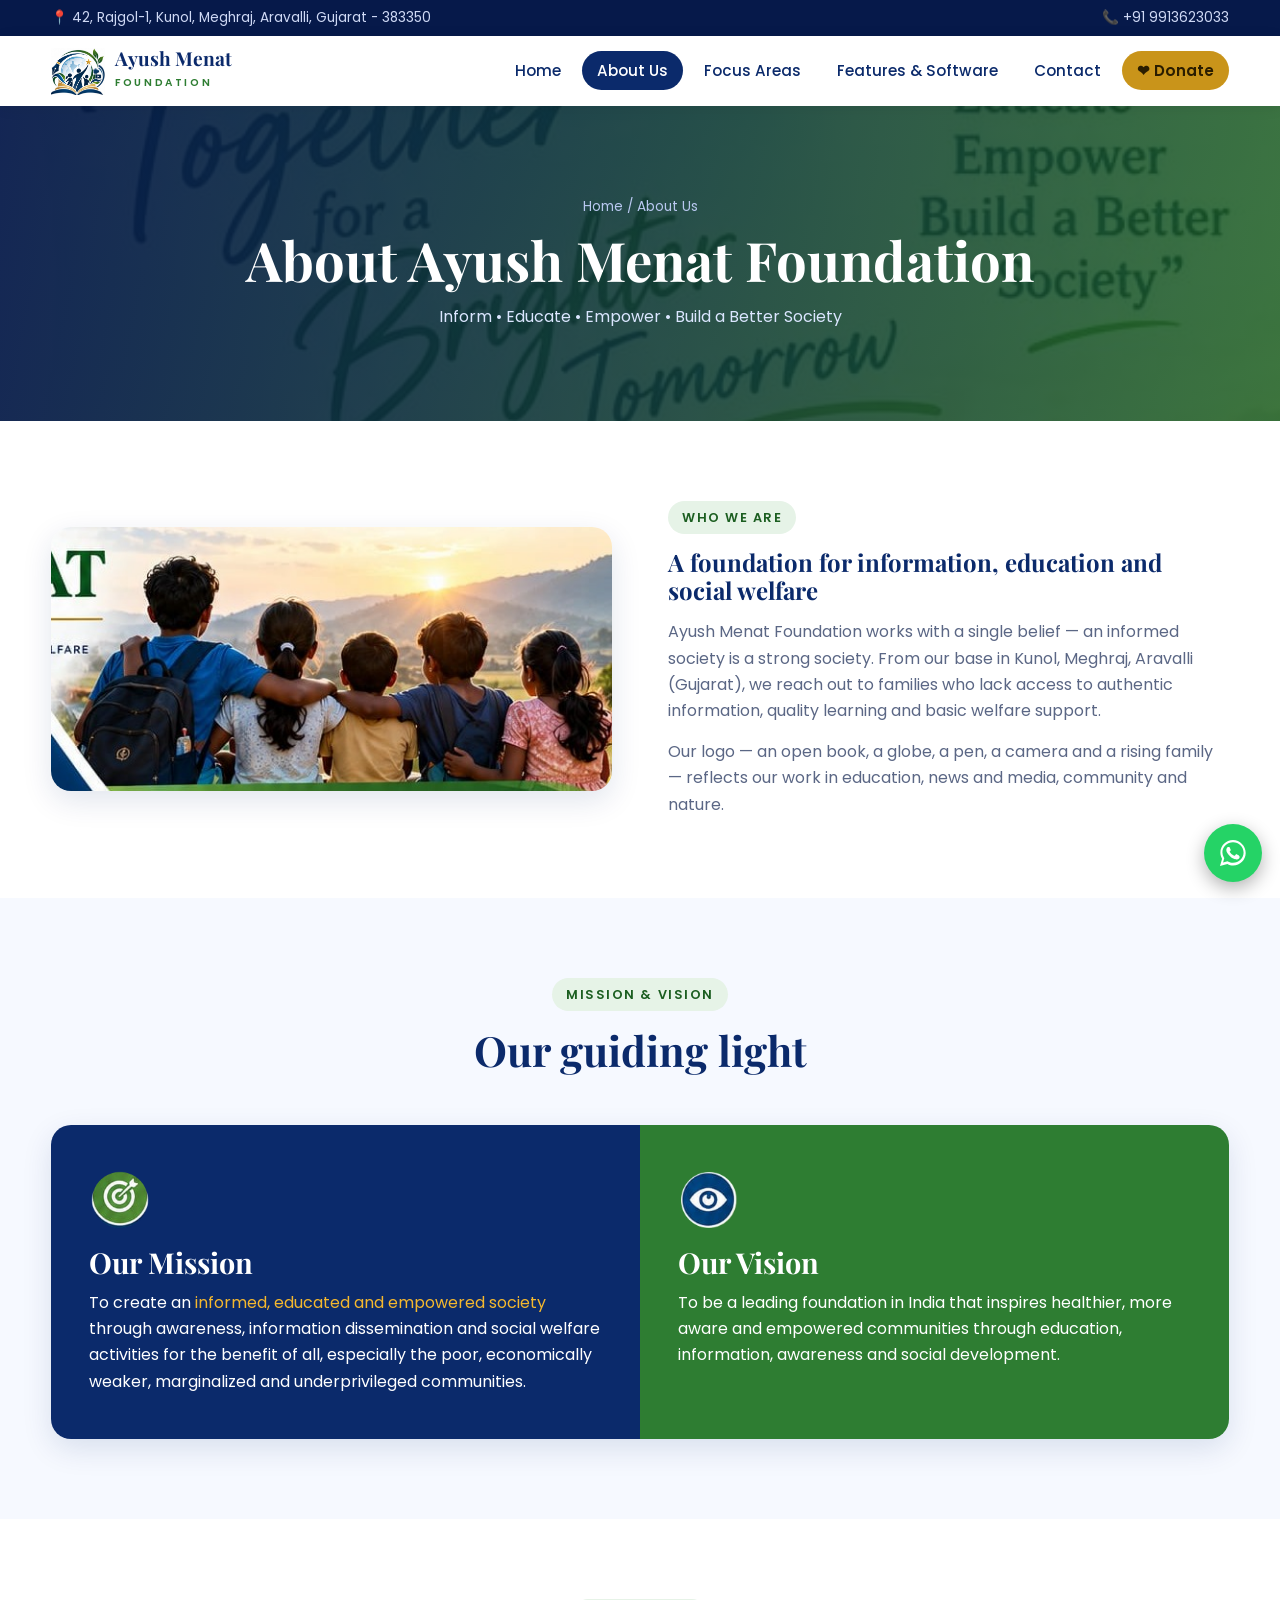
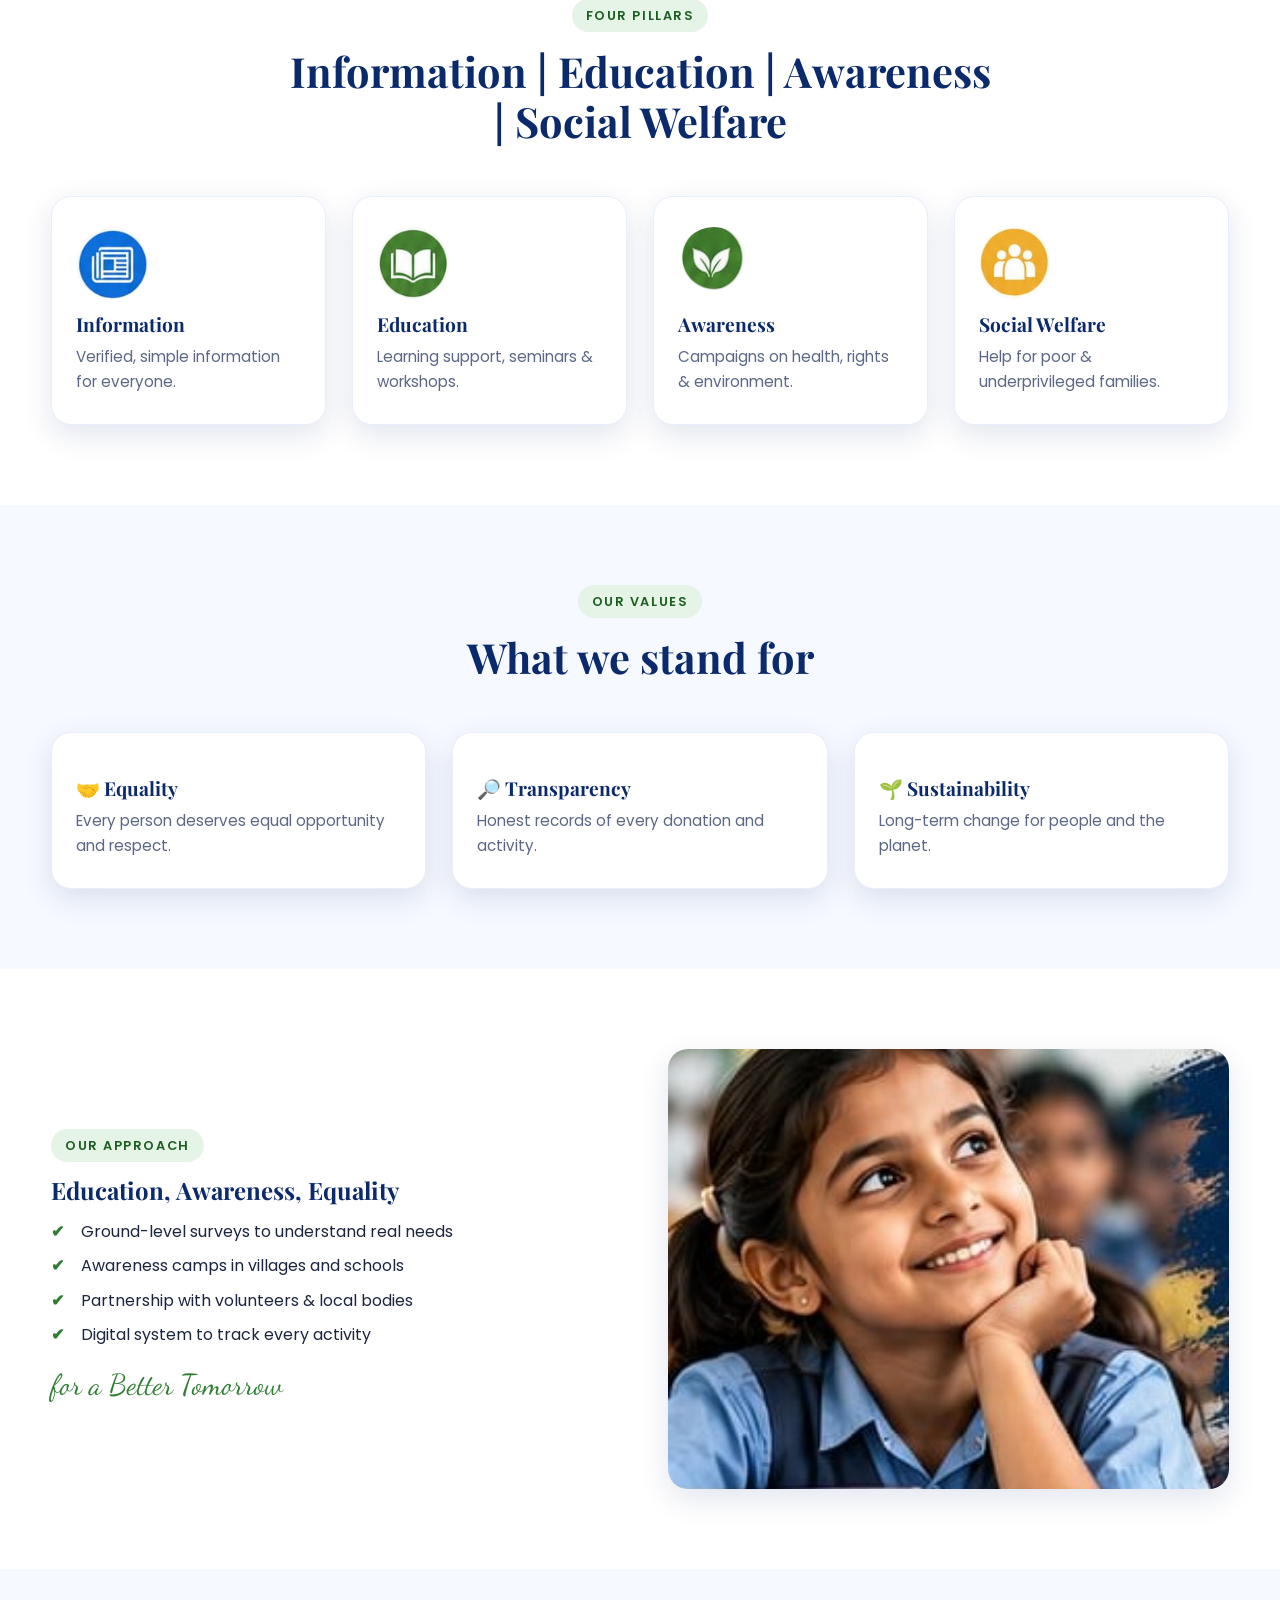
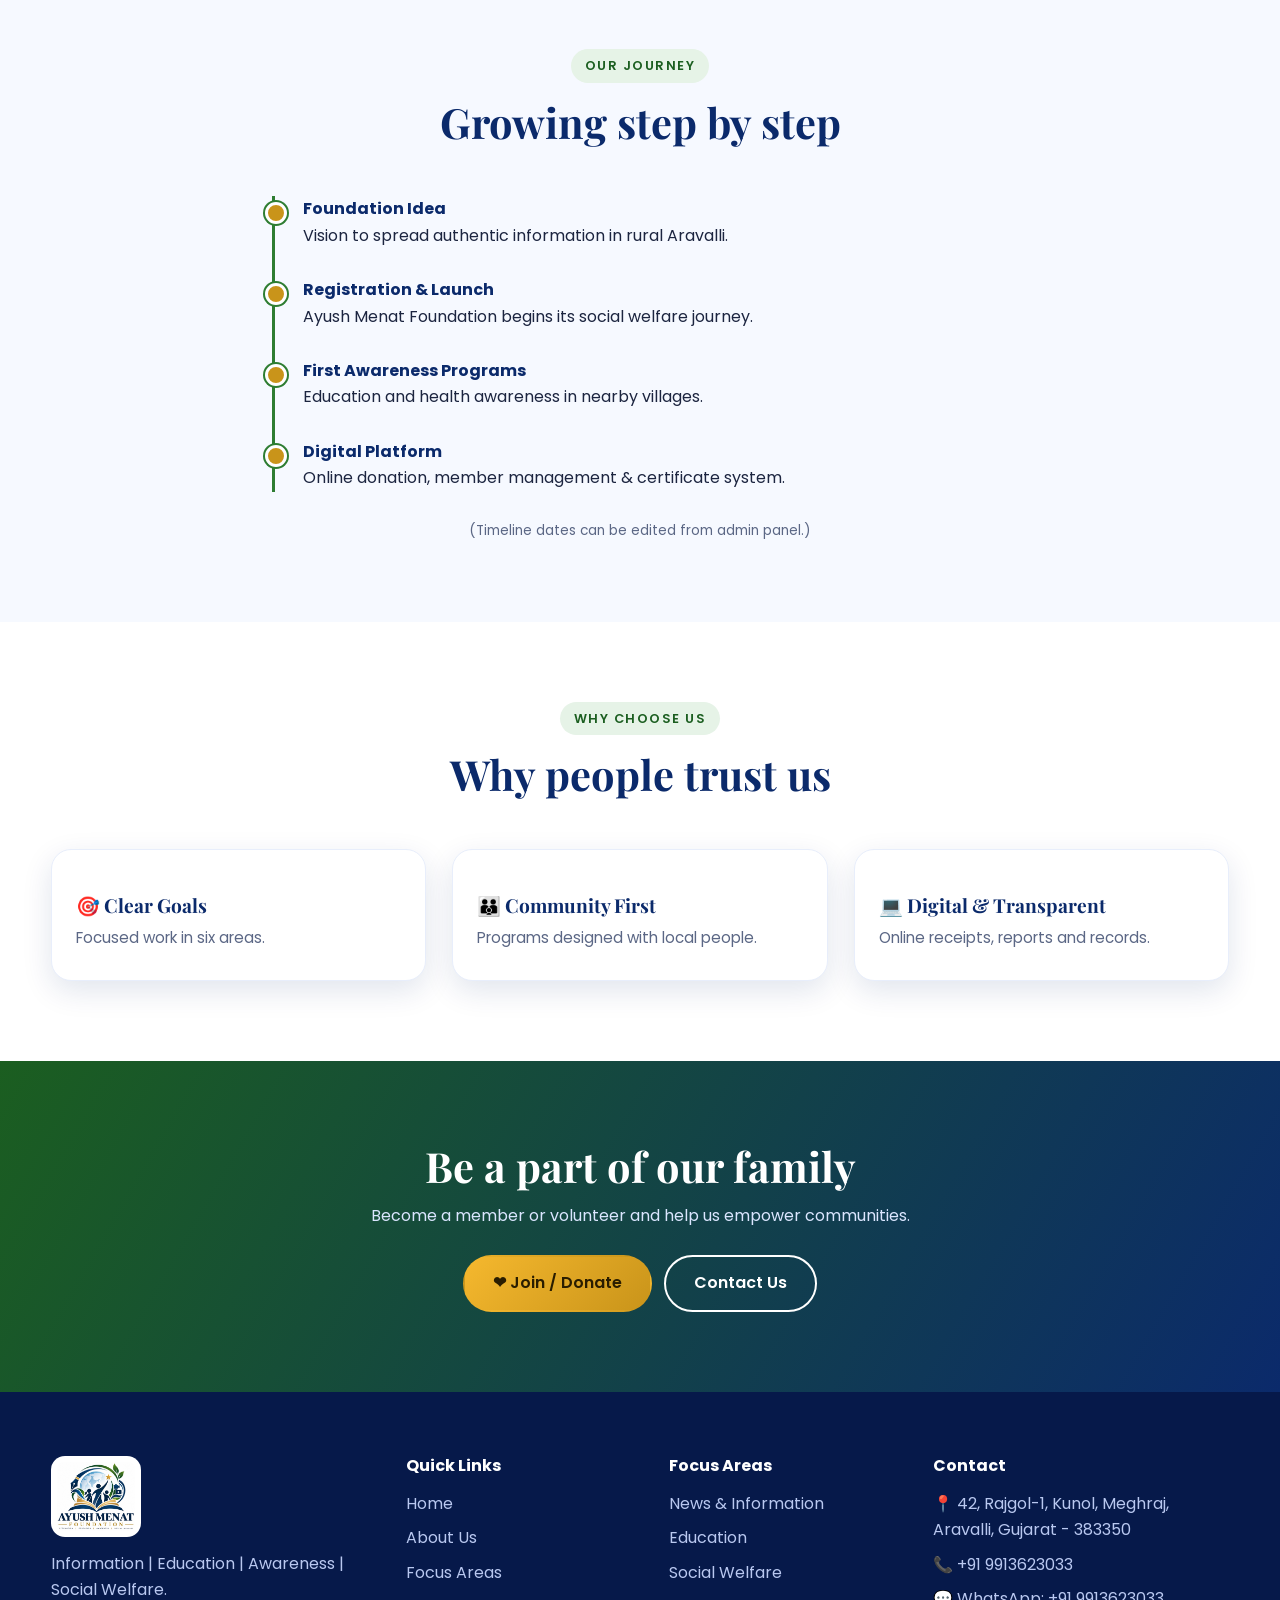
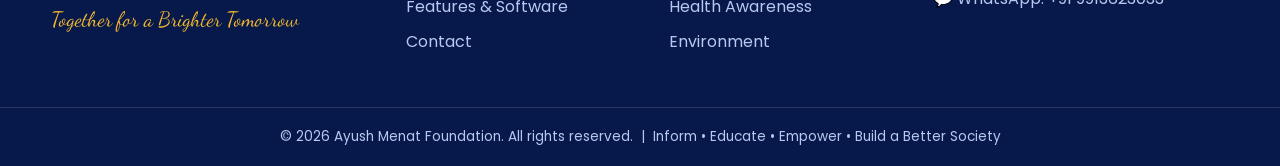
==== about.html @ 02cf8214 "update" ====
<!DOCTYPE html><html lang="en"><head><meta charset="utf-8"><meta name="viewport" content="width=device-width,initial-scale=1">
<title>About Us | Ayush Menat Foundation</title><meta name="description" content="About Ayush Menat Foundation"><link rel="icon" href="img/emblem.png">
<link href="https://fonts.googleapis.com/css2?family=Dancing+Script:wght@600&family=Mukta:wght@400;600&family=Playfair+Display:wght@600;700&family=Poppins:wght@400;500;600&display=swap" rel="stylesheet">
<link rel="stylesheet" href="css/style.css"></head><body>
<div class="top"><div class="wrap"><span>📍 42, Rajgol-1, Kunol, Meghraj, Aravalli, Gujarat - 383350</span><span><a href="tel:+919913623033">📞 +91 9913623033</a></span></div></div>
<header><div class="wrap nav"><a class="brand" href="index.html"><img src="img/emblem.png" alt="Ayush Menat Foundation logo"><span><b>Ayush Menat</b><small>FOUNDATION</small></span></a>
<button class="burger" aria-label="Menu">☰</button><ul class="menu"><li><a href="index.html" class="">Home</a></li><li><a href="about.html" class="on">About Us</a></li><li><a href="programs.html" class="">Focus Areas</a></li><li><a href="features.html" class="">Features & Software</a></li><li><a href="contact.html" class="">Contact</a></li><li><a class="don" href="features.html#donate">❤ Donate</a></li></ul></div></header><section class="phero"><div class="wrap"><div class="crumb"><a href="index.html">Home</a> / About Us</div><h1>About Ayush Menat Foundation</h1><p>Inform • Educate • Empower • Build a Better Society</p></div></section>
<section><div class="wrap split"><div class="sp-img rv"><img src="img/kids.jpg" alt="Children looking at sunrise"></div><div class="rv"><span class="tag">Who We Are</span><h2>A foundation for information, education and social welfare</h2><p style="color:var(--mut);margin:14px 0">Ayush Menat Foundation works with a single belief — an informed society is a strong society. From our base in Kunol, Meghraj, Aravalli (Gujarat), we reach out to families who lack access to authentic information, quality learning and basic welfare support.</p><p style="color:var(--mut)">Our logo — an open book, a globe, a pen, a camera and a rising family — reflects our work in education, news and media, community and nature.</p></div></div></section>
<section class="alt"><div class="wrap"><div class="sh rv"><span class="tag">Mission & Vision</span><h2>Our guiding light</h2><p></p></div><div class="mv rv"><div class="m"><img src="img/ic-mission.png" alt=""><h3>Our Mission</h3><p>To create an <em>informed, educated and empowered society</em> through awareness, information dissemination and social welfare activities for the benefit of all, especially the poor, economically weaker, marginalized and underprivileged communities.</p></div><div class="v"><img src="img/ic-vision.png" alt=""><h3>Our Vision</h3><p>To be a leading foundation in India that inspires healthier, more aware and empowered communities through education, information, awareness and social development.</p></div></div></div></section>
<section><div class="wrap"><div class="sh rv"><span class="tag">Four Pillars</span><h2>Information | Education | Awareness | Social Welfare</h2><p></p></div><div class="grid g4">
<div class="card rv"><img class="ic" src="img/ic-news.png" alt=""><h3>Information</h3><p>Verified, simple information for everyone.</p></div><div class="card rv"><img class="ic" src="img/ic-education.png" alt=""><h3>Education</h3><p>Learning support, seminars & workshops.</p></div><div class="card rv"><img class="ic" src="img/ic-aware.png" alt=""><h3>Awareness</h3><p>Campaigns on health, rights & environment.</p></div><div class="card rv"><img class="ic" src="img/ic-social.png" alt=""><h3>Social Welfare</h3><p>Help for poor & underprivileged families.</p></div></div></div></section>
<section class="alt"><div class="wrap"><div class="sh rv"><span class="tag">Our Values</span><h2>What we stand for</h2><p></p></div><div class="grid g3">
<div class="card rv"><h3>🤝 Equality</h3><p>Every person deserves equal opportunity and respect.</p></div><div class="card rv"><h3>🔎 Transparency</h3><p>Honest records of every donation and activity.</p></div><div class="card rv"><h3>🌱 Sustainability</h3><p>Long-term change for people and the planet.</p></div></div></div></section>
<section><div class="wrap split rev"><div class="sp-img rv"><img src="img/girl.jpg" alt="Girl with books" style="max-height:440px"></div><div class="rv"><span class="tag">Our Approach</span><h2>Education, Awareness, Equality</h2><ul class="ticks"><li>Ground-level surveys to understand real needs</li><li>Awareness camps in villages and schools</li><li>Partnership with volunteers & local bodies</li><li>Digital system to track every activity</li></ul><p class="script" style="font-size:1.8rem">for a Better Tomorrow</p></div></div></section>
<section class="alt"><div class="wrap" style="max-width:760px"><div class="sh rv"><span class="tag">Our Journey</span><h2>Growing step by step</h2><p></p></div><div class="tl rv"><div><b>Foundation Idea</b><p>Vision to spread authentic information in rural Aravalli.</p></div><div><b>Registration & Launch</b><p>Ayush Menat Foundation begins its social welfare journey.</p></div><div><b>First Awareness Programs</b><p>Education and health awareness in nearby villages.</p></div><div><b>Digital Platform</b><p>Online donation, member management & certificate system.</p></div></div><p style="text-align:center;color:var(--mut);font-size:.85rem">(Timeline dates can be edited from admin panel.)</p></div></section>
<section><div class="wrap"><div class="sh rv"><span class="tag">Why Choose Us</span><h2>Why people trust us</h2><p></p></div><div class="grid g3"><div class="card rv"><h3>🎯 Clear Goals</h3><p>Focused work in six areas.</p></div><div class="card rv"><h3>👪 Community First</h3><p>Programs designed with local people.</p></div><div class="card rv"><h3>💻 Digital & Transparent</h3><p>Online receipts, reports and records.</p></div></div></div></section>
<section class="cta"><div class="wrap rv"><h2>Be a part of our family</h2><p>Become a member or volunteer and help us empower communities.</p><a class="btn btn-p" href="features.html#member">❤ Join / Donate</a> &nbsp; <a class="btn btn-o" href="contact.html">Contact Us</a></div></section>
<footer><div class="wrap fg"><div><img src="img/logo-full.png" alt="logo"><p>Information | Education | Awareness | Social Welfare.<br><span class="script" style="color:#f5b82e;font-size:1.3rem">Together for a Brighter Tomorrow</span></p></div>
<div><h4>Quick Links</h4><ul><li><a href="index.html">Home</a></li><li><a href="about.html">About Us</a></li><li><a href="programs.html">Focus Areas</a></li><li><a href="features.html">Features & Software</a></li><li><a href="contact.html">Contact</a></li></ul></div>
<div><h4>Focus Areas</h4><ul><li>News & Information</li><li>Education</li><li>Social Welfare</li><li>Health Awareness</li><li>Environment</li></ul></div>
<div><h4>Contact</h4><ul><li>📍 42, Rajgol-1, Kunol, Meghraj, Aravalli, Gujarat - 383350</li><li>📞 <a href="tel:+919913623033">+91 9913623033</a></li><li>💬 WhatsApp: +91 9913623033</li></ul></div></div>
<div class="copy">© 2026 Ayush Menat Foundation. All rights reserved. &nbsp;|&nbsp; Inform • Educate • Empower • Build a Better Society</div></footer>
<a class="wa" href="https://wa.me/919913623033?text=Hello%20Ayush%20Menat%20Foundation" target="_blank" aria-label="WhatsApp"><svg viewBox="0 0 32 32"><path d="M16 3C9 3 3.4 8.6 3.4 15.5c0 2.3.6 4.4 1.7 6.300L3 29l7.400-2c1.800 1 3.800 1.500 5.800 1.500 6.900 0 12.500-5.600 12.500-12.500S23 3 16 3zm0 22.800c-1.800 0-3.600-.5-5.100-1.400l-.4-.2-4.400 1.200 1.200-4.300-.3-.4a10.200 10.200 0 0 1-1.600-5.500C5.400 9.800 10.200 5.200 16 5.200s10.600 4.700 10.600 10.400S21.800 25.800 16 25.800zm5.700-7.600c-.3-.2-1.900-.9-2.200-1s-.5-.2-.7.200-.8 1-1 1.200-.4.200-.7.100a8.600 8.600 0 0 1-4.300-3.800c-.3-.6.300-.6.900-1.700.1-.2 0-.4 0-.5l-1-2.300c-.2-.6-.5-.5-.7-.5h-.6c-.2 0-.6.100-.9.400s-1.200 1.200-1.200 2.800 1.200 3.300 1.400 3.500c.2.200 2.300 3.600 5.600 5 2.100.9 2.900 1 3.900.8.600-.1 1.900-.8 2.200-1.500s.3-1.400.2-1.500-.3-.2-.6-.4z"/></svg></a>
<script src="js/app.js"></script></body></html>
---- css/style.css ----
:root{--navy:#0b2a6b;--navy2:#06194a;--green:#2e7d32;--green2:#1b5e20;--gold:#c9941a;--gold2:#f5b82e;--bg:#f6f9ff;--ink:#1c2540;--mut:#5b6785;--r:20px;--sh:0 10px 30px rgba(11,42,107,.12)}
*{box-sizing:border-box;margin:0;padding:0}html{scroll-behavior:smooth}
body{font-family:'Poppins','Mukta',sans-serif;color:var(--ink);background:#fff;line-height:1.65;overflow-x:hidden}
img{max-width:100%;display:block}a{text-decoration:none;color:inherit}
h1,h2,h3,h4{font-family:'Playfair Display','Mukta',serif;color:var(--navy);line-height:1.2}
.wrap{width:min(1180px,92%);margin:auto}
section{padding:80px 0}.alt{background:var(--bg)}
.tag{display:inline-block;background:#e6f3e7;color:var(--green2);font-weight:600;font-size:.8rem;letter-spacing:.12em;text-transform:uppercase;padding:6px 14px;border-radius:99px;margin-bottom:14px}
.sh{text-align:center;max-width:720px;margin:0 auto 50px}.sh h2{font-size:clamp(1.8rem,4vw,2.6rem);margin-bottom:12px}.sh p{color:var(--mut)}
.script{font-family:'Dancing Script',cursive;color:var(--green)}
.btn{display:inline-flex;align-items:center;gap:8px;padding:13px 28px;border-radius:99px;font-weight:600;border:2px solid transparent;cursor:pointer;font-family:inherit;font-size:1rem;transition:.25s}
.btn-p{background:linear-gradient(135deg,var(--gold2),var(--gold));color:#2a1d00}.btn-p:hover{transform:translateY(-3px);box-shadow:0 10px 22px rgba(201,148,26,.4)}
.btn-g{background:var(--green);color:#fff}.btn-g:hover{background:var(--green2);transform:translateY(-3px)}
.btn-o{border-color:#fff;color:#fff}.btn-o:hover{background:#fff;color:var(--navy)}
.btn-n{background:var(--navy);color:#fff}.btn-n:hover{background:var(--navy2);transform:translateY(-3px)}
/* top bar + nav */
.top{background:var(--navy2);color:#cfd9f5;font-size:.85rem;padding:7px 0}.top .wrap{display:flex;justify-content:space-between;flex-wrap:wrap;gap:6px}.top a:hover{color:var(--gold2)}
header{position:sticky;top:0;z-index:50;background:rgba(255,255,255,.96);backdrop-filter:blur(8px);box-shadow:0 2px 14px rgba(0,0,0,.07)}
.nav{display:flex;align-items:center;justify-content:space-between;padding:8px 0}
.brand{display:flex;align-items:center;gap:10px}.brand img{width:54px;height:54px;object-fit:contain}
.brand b{display:block;font-family:'Playfair Display',serif;color:var(--navy);font-size:1.2rem;line-height:1}.brand small{color:var(--green);font-size:.65rem;letter-spacing:.25em;font-weight:600}
.menu{display:flex;gap:6px;align-items:center;list-style:none}.menu a{padding:9px 15px;border-radius:99px;font-weight:500;font-size:.95rem;color:var(--navy)}
.menu a:hover,.menu a.on{background:var(--navy);color:#fff}.menu .don{background:var(--gold);color:#2a1d00;font-weight:600}.menu .don:hover{background:var(--gold2);color:#2a1d00}
.burger{display:none;background:none;border:0;font-size:1.9rem;color:var(--navy);cursor:pointer}
/* hero */
.hero{position:relative;min-height:88vh;display:flex;align-items:center;color:#fff;background:linear-gradient(100deg,rgba(6,25,74,.92) 0%,rgba(6,25,74,.7) 50%,rgba(6,25,74,.2) 100%),url(../img/kids.jpg) center/cover;padding:80px 0}
.hero h1{color:#fff;font-size:clamp(2.2rem,6vw,4.2rem);margin:10px 0 18px}.hero h1 span{color:var(--gold2)}
.hero p{max-width:560px;font-size:1.1rem;color:#dbe6ff;margin-bottom:28px}.hero .btns{display:flex;gap:14px;flex-wrap:wrap}
.hero .tag{background:rgba(255,255,255,.15);color:#fff}
.phero{background:linear-gradient(100deg,rgba(6,25,74,.94),rgba(27,94,32,.85)),url(../img/sky.jpg) center/cover;color:#fff;padding:90px 0;text-align:center}
.phero h1{color:#fff;font-size:clamp(2rem,5vw,3.4rem)}.phero p{max-width:640px;margin:12px auto 0;color:#dbe6ff}
.crumb{font-size:.85rem;color:#b9c8f0;margin-bottom:8px}.crumb a:hover{color:var(--gold2)}
/* stats */
.strip{background:linear-gradient(90deg,var(--navy),var(--green2));color:#fff;padding:36px 0}
.stats{display:grid;grid-template-columns:repeat(4,1fr);gap:20px;text-align:center}.stats b{font-size:2.2rem;font-family:'Playfair Display',serif;color:var(--gold2);display:block}.stats span{font-size:.9rem;color:#dbe6ff}
.grid{display:grid;gap:26px}.g2{grid-template-columns:repeat(2,1fr)}.g3{grid-template-columns:repeat(3,1fr)}.g4{grid-template-columns:repeat(4,1fr)}
.split{display:grid;grid-template-columns:1fr 1fr;gap:56px;align-items:center}.split.rev .sp-img{order:2}
.sp-img img{border-radius:var(--r);box-shadow:var(--sh);width:100%;object-fit:cover}
.card{background:#fff;border-radius:var(--r);padding:30px 24px;box-shadow:var(--sh);transition:.3s;border:1px solid #e8eefb}.card:hover{transform:translateY(-8px)}
.card h3{font-size:1.2rem;margin:14px 0 8px}.card p{color:var(--mut);font-size:.95rem}
.card .ic{width:72px;height:72px;border-radius:50%;object-fit:cover}
.ticks{list-style:none;margin:14px 0}.ticks li{padding-left:30px;position:relative;margin:8px 0}.ticks li:before{content:"✔";position:absolute;left:0;color:var(--green);font-weight:700}
.mv{display:grid;grid-template-columns:1fr 1fr;gap:0;border-radius:var(--r);overflow:hidden;box-shadow:var(--sh)}
.mv>div{padding:44px 38px;color:#fff}.mv .m{background:var(--navy)}.mv .v{background:var(--green)}.mv h3{color:#fff;font-size:1.8rem;margin:14px 0 10px}.mv img{width:62px;height:62px}.mv em{color:var(--gold2);font-style:normal}
.quote{background:linear-gradient(rgba(6,25,74,.9),rgba(6,25,74,.9)),url(../img/girl.jpg) left center/cover;color:#fff}
.quote h2{color:var(--gold2);font-family:'Dancing Script',cursive;font-size:clamp(2rem,5vw,3.4rem)}
.mini{display:flex;gap:14px;align-items:center;background:rgba(255,255,255,.1);padding:14px 18px;border-radius:14px;margin-bottom:12px}.mini img{width:46px;height:46px;border-radius:50%}.mini b{display:block}.mini span{font-size:.9rem;color:#cfd9f5}
.feat{display:flex;gap:16px;align-items:flex-start}.feat .n{flex:0 0 46px;height:46px;border-radius:12px;background:linear-gradient(135deg,var(--navy),var(--green));color:#fff;display:grid;place-items:center;font-size:1.4rem}
.feat h4{font-size:1.05rem;font-family:'Poppins',sans-serif;font-weight:600}.feat p{color:var(--mut);font-size:.9rem}
.amts{display:flex;gap:10px;flex-wrap:wrap;margin:14px 0}.amts button{padding:10px 22px;border-radius:99px;border:2px solid var(--navy);background:#fff;color:var(--navy);font-weight:600;cursor:pointer;font-family:inherit}.amts button.on,.amts button:hover{background:var(--navy);color:#fff}
.cta{background:linear-gradient(120deg,var(--green2),var(--navy));color:#fff;text-align:center}.cta h2{color:#fff;font-size:clamp(1.8rem,4vw,2.6rem);margin-bottom:12px}.cta p{color:#dbe6ff;max-width:620px;margin:0 auto 26px}
.steps{counter-reset:s}.step{position:relative;text-align:center;padding:10px}.step:before{counter-increment:s;content:counter(s);display:grid;place-items:center;width:58px;height:58px;margin:0 auto 14px;border-radius:50%;background:var(--gold);color:#2a1d00;font-weight:700;font-size:1.3rem}
.tl{border-left:3px solid var(--green);margin-left:12px;padding-left:28px}.tl div{position:relative;margin-bottom:28px}.tl div:before{content:"";position:absolute;left:-38px;top:6px;width:16px;height:16px;border-radius:50%;background:var(--gold);border:3px solid #fff;box-shadow:0 0 0 2px var(--green)}.tl b{color:var(--navy)}
details{background:#fff;border:1px solid #dfe8fb;border-radius:14px;padding:16px 20px;margin-bottom:12px}summary{font-weight:600;color:var(--navy);cursor:pointer}details p{margin-top:10px;color:var(--mut)}
/* forms */
.box{background:#fff;border-radius:var(--r);padding:32px;box-shadow:var(--sh);border:1px solid #e8eefb}
label{font-size:.85rem;font-weight:600;color:var(--navy);display:block;margin:12px 0 4px}
input,select,textarea{width:100%;padding:12px 14px;border:1.5px solid #cdd8f1;border-radius:12px;font-family:inherit;font-size:.95rem;background:#fff}input:focus,select:focus,textarea:focus{outline:0;border-color:var(--green)}
.row2{display:grid;grid-template-columns:1fr 1fr;gap:14px}
.msg{margin-top:14px;padding:12px 16px;border-radius:12px;background:#e6f3e7;color:var(--green2);font-weight:500;display:none}
.tabs{display:flex;gap:8px;flex-wrap:wrap;margin-bottom:22px}.tabs button{padding:10px 20px;border-radius:99px;border:0;background:#e8eefb;color:var(--navy);font-weight:600;cursor:pointer;font-family:inherit}.tabs button.on{background:var(--navy);color:#fff}
.pane{display:none}.pane.on{display:block}
table{width:100%;border-collapse:collapse;font-size:.9rem}th,td{padding:10px 12px;text-align:left;border-bottom:1px solid #e3eafa}th{background:var(--navy);color:#fff}.tw{overflow-x:auto;border-radius:12px;border:1px solid #e3eafa}
.kpi{display:grid;grid-template-columns:repeat(4,1fr);gap:14px;margin-bottom:20px}.kpi div{background:var(--bg);border-radius:14px;padding:16px;text-align:center}.kpi b{font-size:1.6rem;color:var(--green);display:block}
canvas#cert{width:100%;height:auto;border-radius:12px;border:1px solid #dfe8fb;background:#fff}
.cinfo{display:grid;gap:18px}.cinfo .card{display:flex;gap:16px;align-items:center;padding:20px}.cinfo .card .ic{flex:0 0 60px;width:60px;height:60px}
iframe{width:100%;height:100%;min-height:340px;border:0;border-radius:var(--r);box-shadow:var(--sh)}
footer{background:var(--navy2);color:#b9c8f0;padding:64px 0 0}footer h4{color:#fff;font-family:'Poppins',sans-serif;margin-bottom:16px}footer a:hover{color:var(--gold2)}footer li{list-style:none;margin:8px 0}
.fg{display:grid;grid-template-columns:1.4fr 1fr 1fr 1.3fr;gap:36px}.fg img{width:90px;background:#fff;border-radius:14px;padding:6px;margin-bottom:14px}
.copy{border-top:1px solid rgba(255,255,255,.12);margin-top:44px;padding:18px 0;text-align:center;font-size:.85rem}
.wa{position:fixed;right:18px;bottom:18px;z-index:60;width:58px;height:58px;border-radius:50%;background:#25d366;display:grid;place-items:center;box-shadow:0 6px 18px rgba(0,0,0,.3);animation:pulse 2s infinite}.wa svg{width:32px;fill:#fff}
@keyframes pulse{0%{box-shadow:0 0 0 0 rgba(37,211,102,.6)}70%{box-shadow:0 0 0 16px rgba(37,211,102,0)}100%{box-shadow:0 0 0 0 rgba(37,211,102,0)}}
.rv{opacity:0;transform:translateY(34px);transition:.8s}.rv.in{opacity:1;transform:none}
@media(max-width:980px){.g3,.g4{grid-template-columns:repeat(2,1fr)}.fg{grid-template-columns:1fr 1fr}.stats{grid-template-columns:repeat(2,1fr)}.kpi{grid-template-columns:repeat(2,1fr)}}
@media(max-width:820px){.burger{display:block}.menu{position:absolute;top:100%;left:0;right:0;background:#fff;flex-direction:column;padding:14px;display:none;box-shadow:0 14px 20px rgba(0,0,0,.1)}.menu.open{display:flex}.menu a{display:block}
.split,.mv,.g2{grid-template-columns:1fr}.split{gap:30px}.split.rev .sp-img{order:0}section{padding:56px 0}.top .wrap{justify-content:center;text-align:center}}
@media(max-width:560px){.g3,.g4,.fg,.row2{grid-template-columns:1fr}.hero{min-height:80vh}.mv>div{padding:30px 22px}.box{padding:22px 16px}}
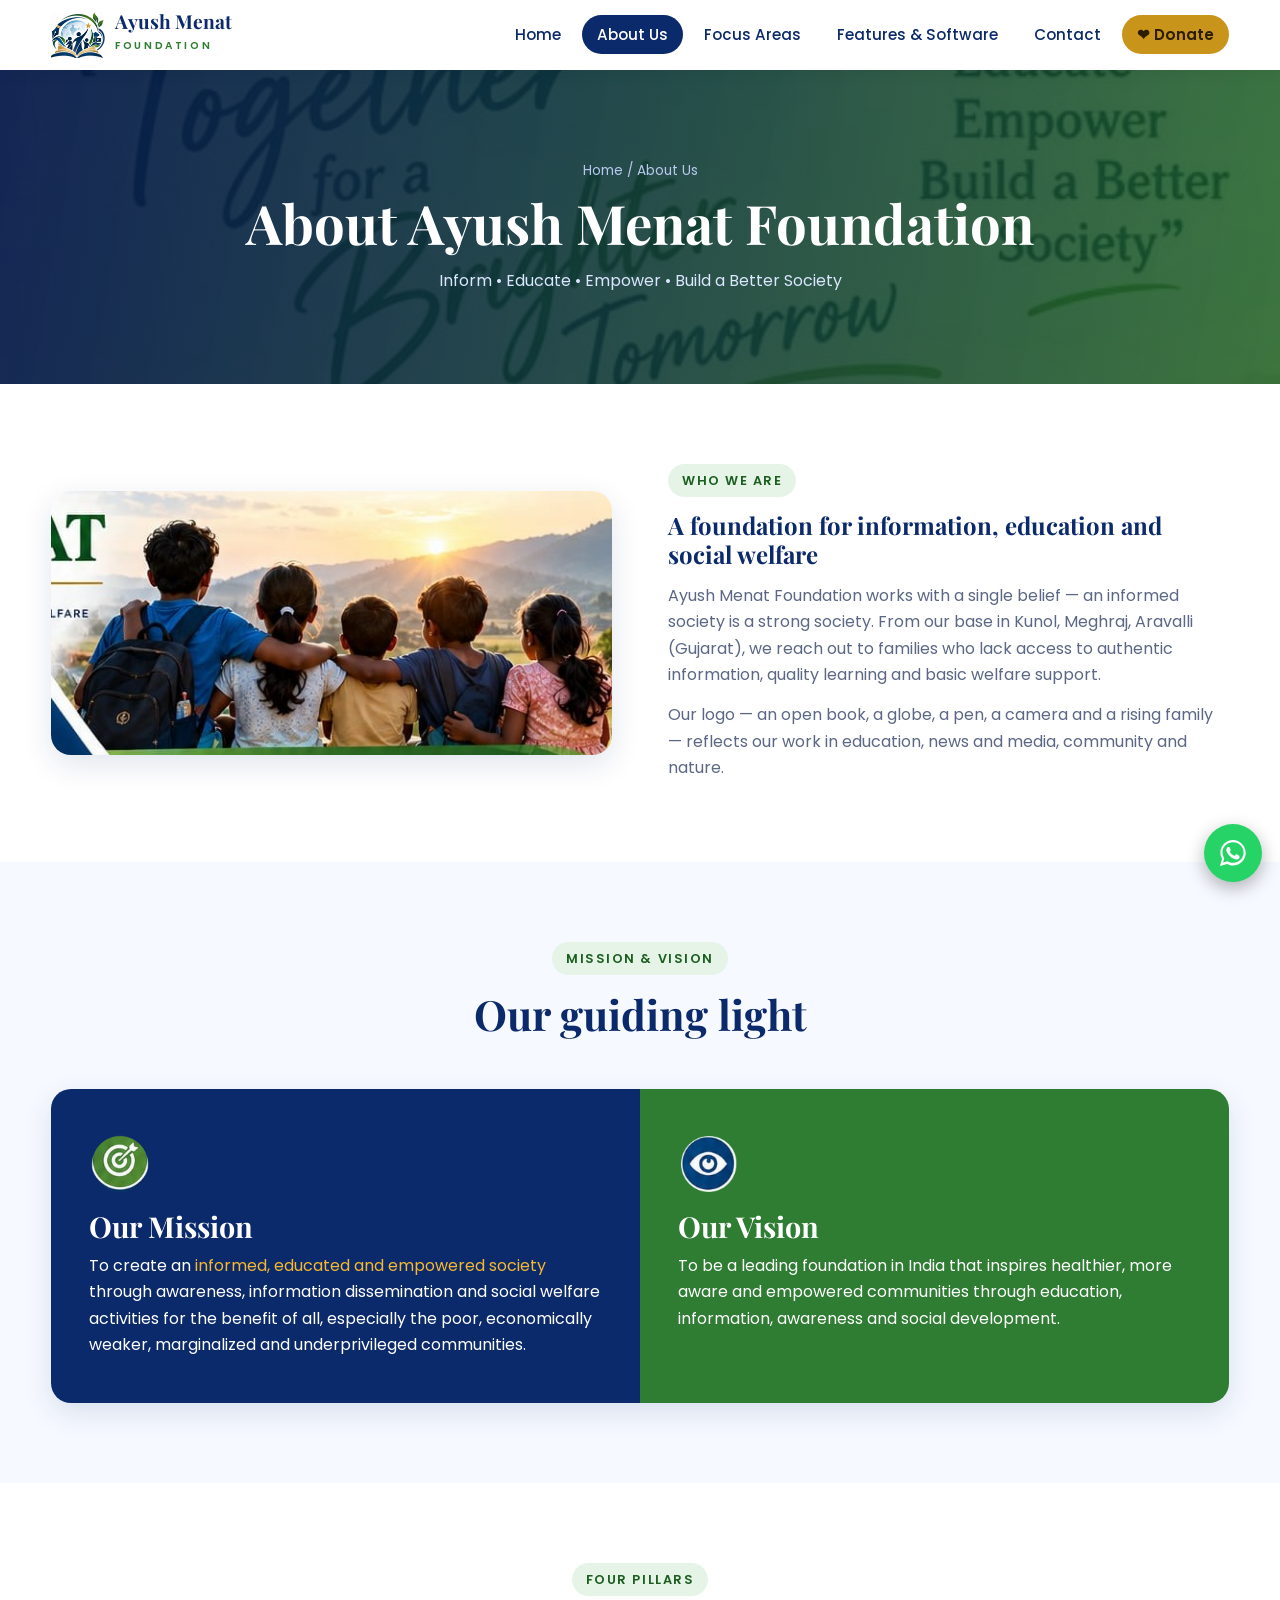
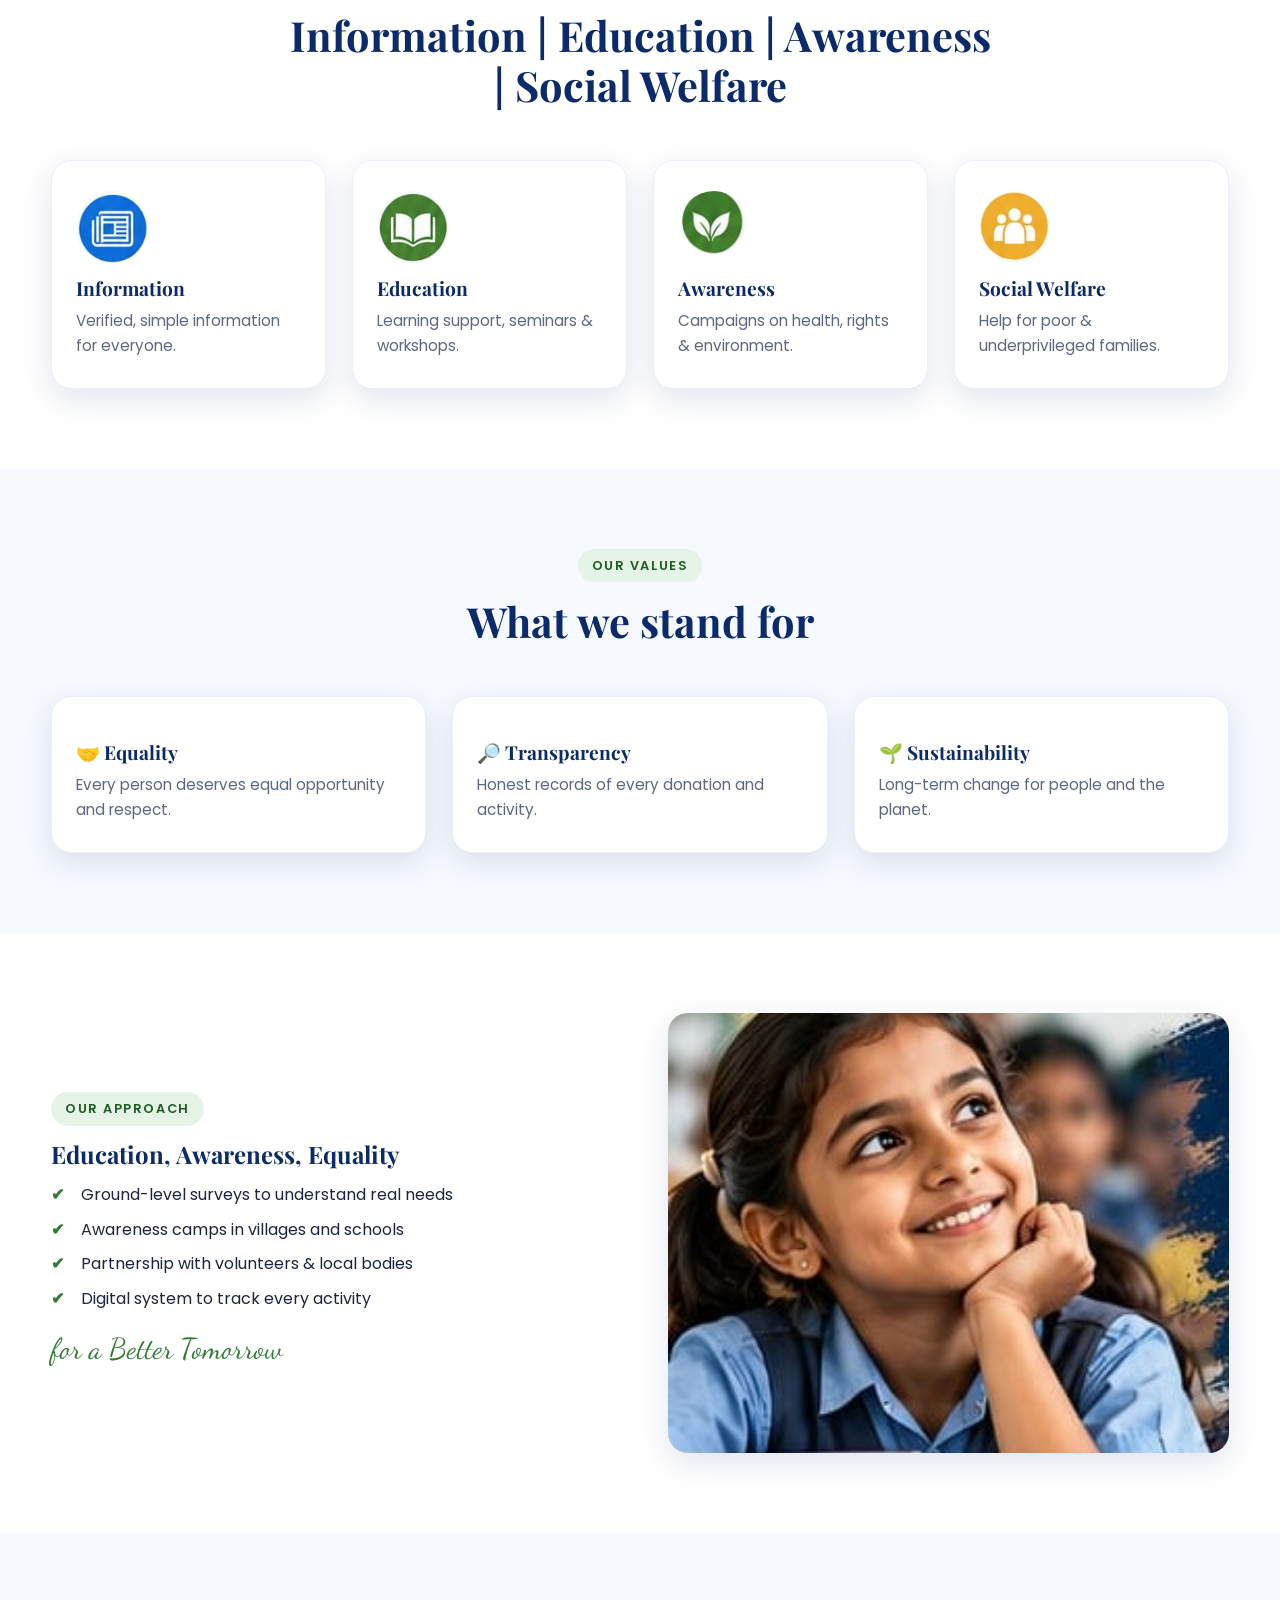
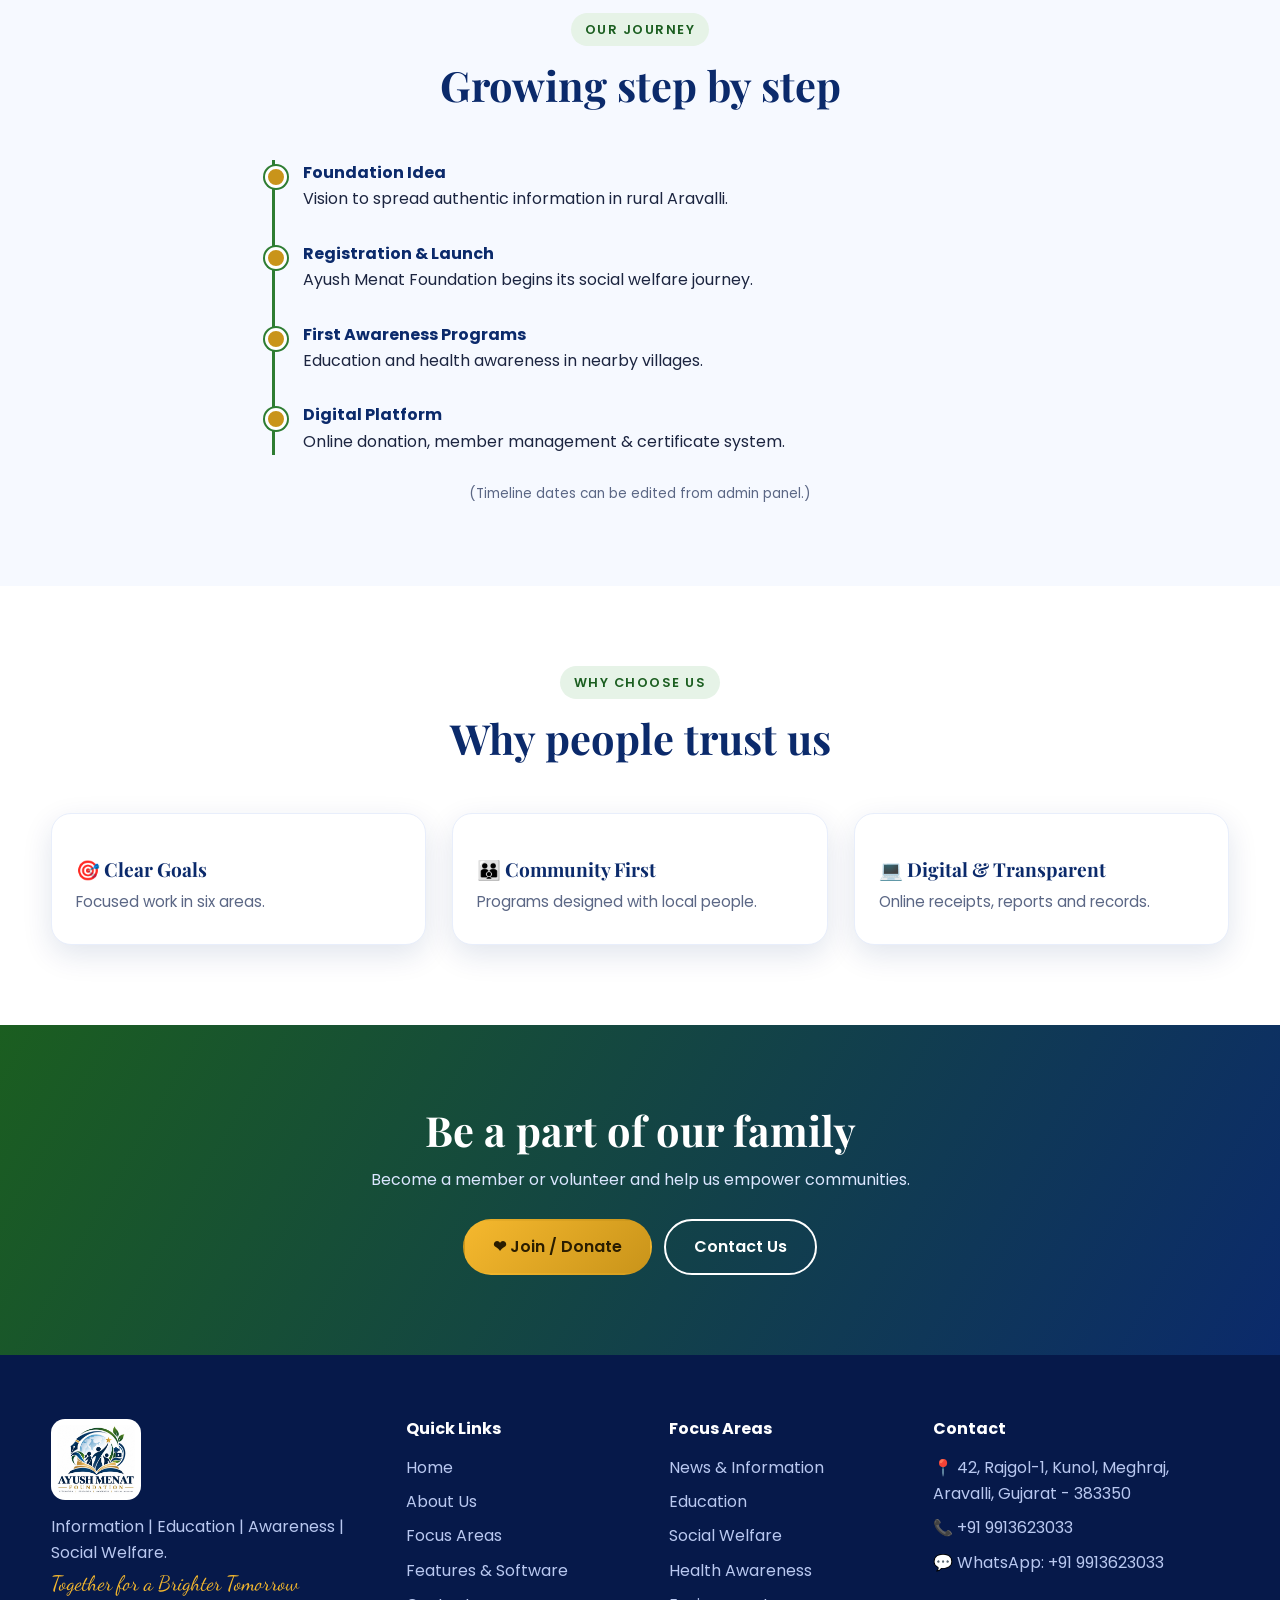
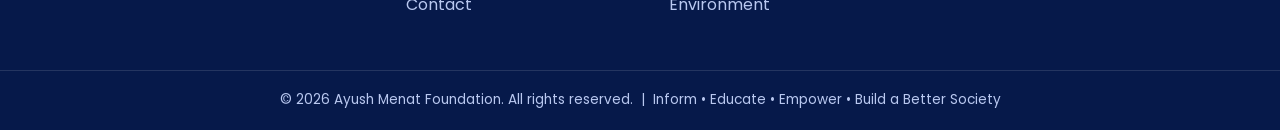
==== commit 7c1064b0: "updste" ====
--- a/about.html
+++ b/about.html
@@ -2,7 +2,6 @@
 <title>About Us | Ayush Menat Foundation</title><meta name="description" content="About Ayush Menat Foundation"><link rel="icon" href="img/emblem.png">
 <link href="https://fonts.googleapis.com/css2?family=Dancing+Script:wght@600&family=Mukta:wght@400;600&family=Playfair+Display:wght@600;700&family=Poppins:wght@400;500;600&display=swap" rel="stylesheet">
 <link rel="stylesheet" href="css/style.css"></head><body>
-<div class="top"><div class="wrap"><span>📍 42, Rajgol-1, Kunol, Meghraj, Aravalli, Gujarat - 383350</span><span><a href="tel:+919913623033">📞 +91 9913623033</a></span></div></div>
 <header><div class="wrap nav"><a class="brand" href="index.html"><img src="img/emblem.png" alt="Ayush Menat Foundation logo"><span><b>Ayush Menat</b><small>FOUNDATION</small></span></a>
 <button class="burger" aria-label="Menu">☰</button><ul class="menu"><li><a href="index.html" class="">Home</a></li><li><a href="about.html" class="on">About Us</a></li><li><a href="programs.html" class="">Focus Areas</a></li><li><a href="features.html" class="">Features & Software</a></li><li><a href="contact.html" class="">Contact</a></li><li><a class="don" href="features.html#donate">❤ Donate</a></li></ul></div></header><section class="phero"><div class="wrap"><div class="crumb"><a href="index.html">Home</a> / About Us</div><h1>About Ayush Menat Foundation</h1><p>Inform • Educate • Empower • Build a Better Society</p></div></section>
 <section><div class="wrap split"><div class="sp-img rv"><img src="img/kids.jpg" alt="Children looking at sunrise"></div><div class="rv"><span class="tag">Who We Are</span><h2>A foundation for information, education and social welfare</h2><p style="color:var(--mut);margin:14px 0">Ayush Menat Foundation works with a single belief — an informed society is a strong society. From our base in Kunol, Meghraj, Aravalli (Gujarat), we reach out to families who lack access to authentic information, quality learning and basic welfare support.</p><p style="color:var(--mut)">Our logo — an open book, a globe, a pen, a camera and a rising family — reflects our work in education, news and media, community and nature.</p></div></div></section>
